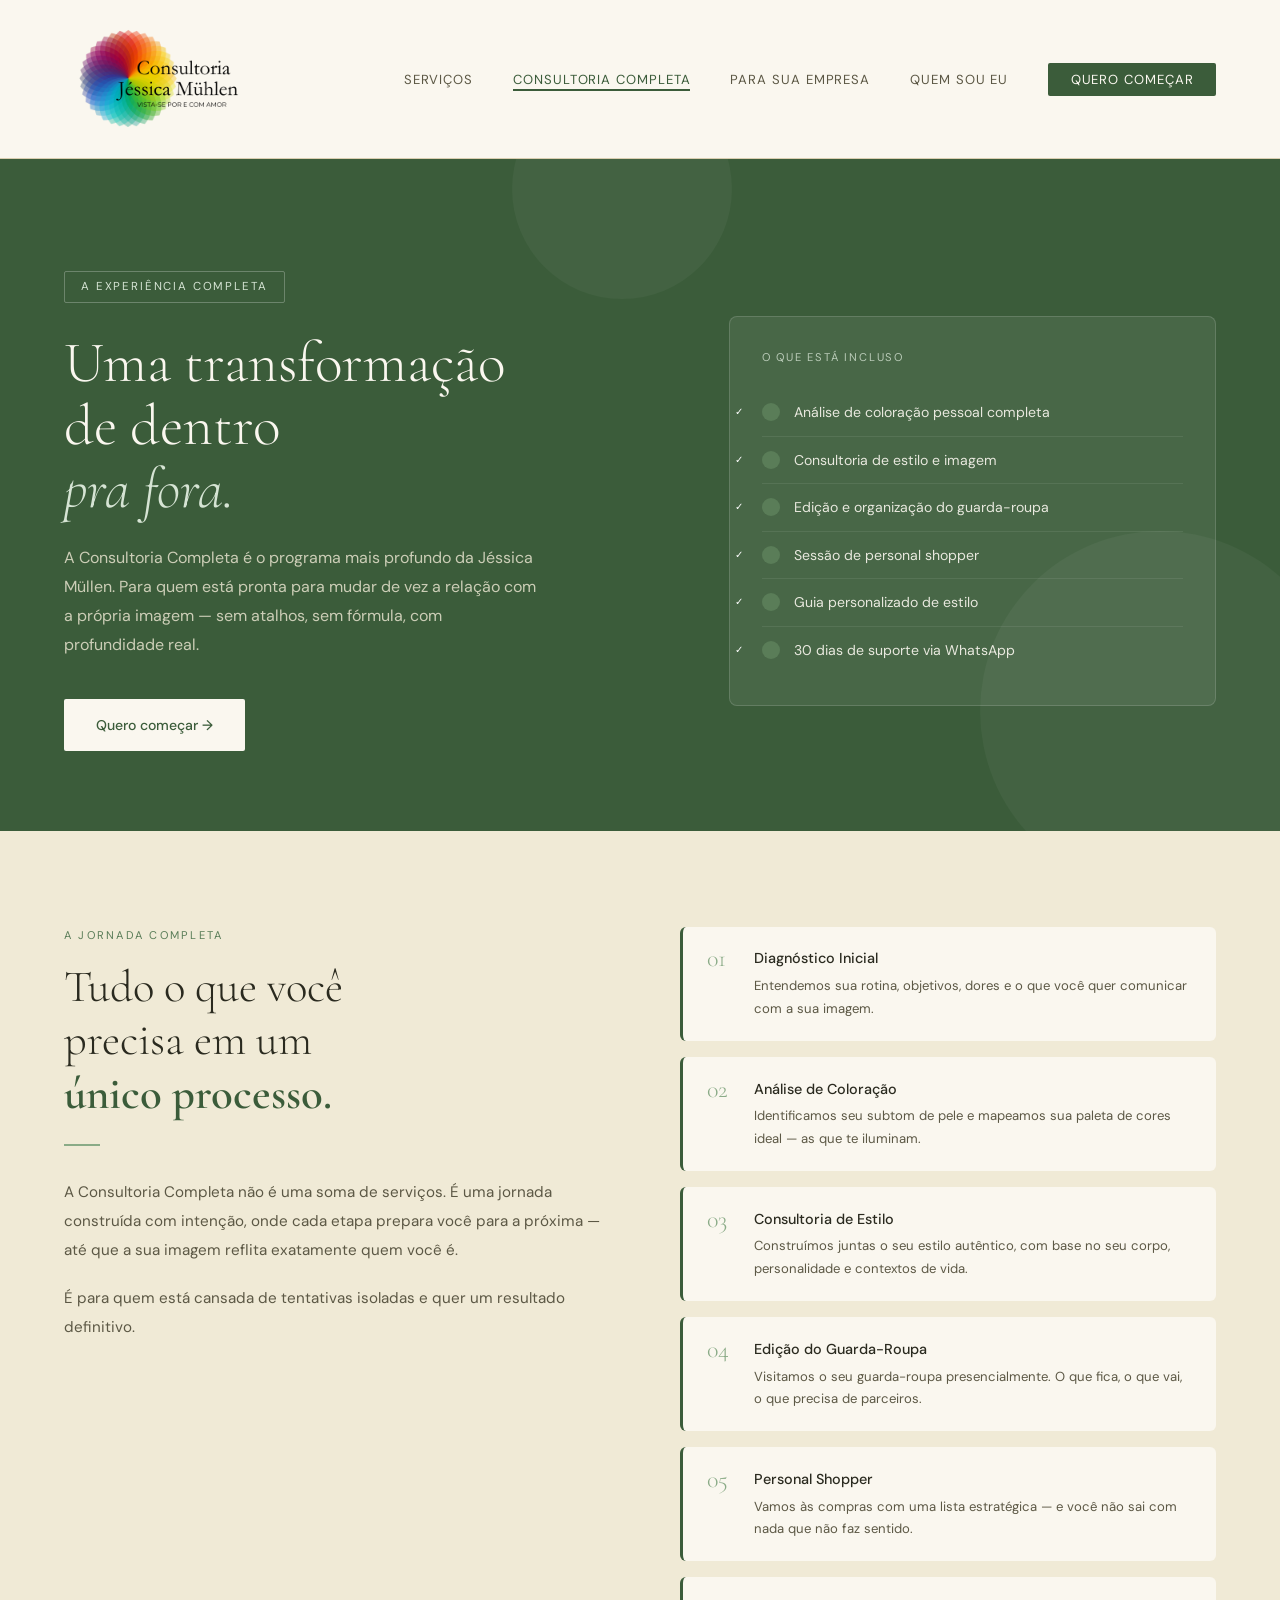
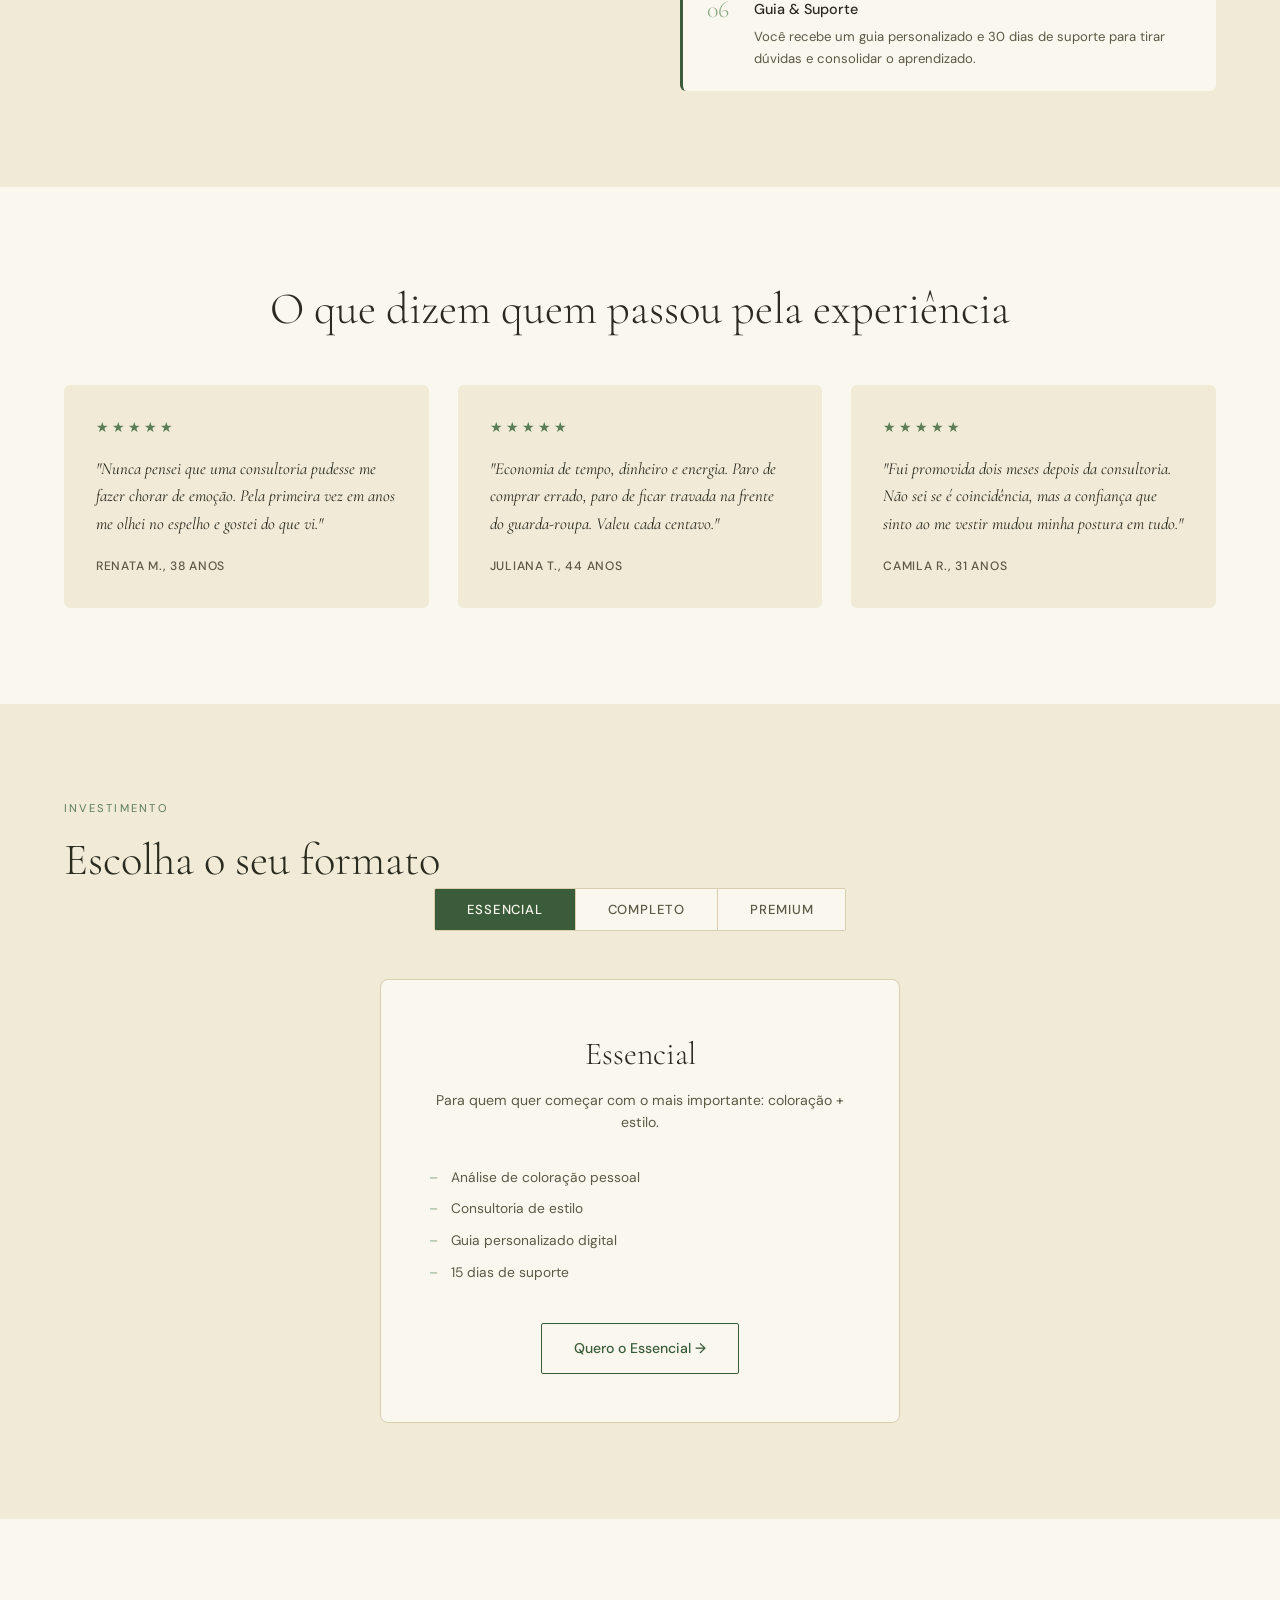
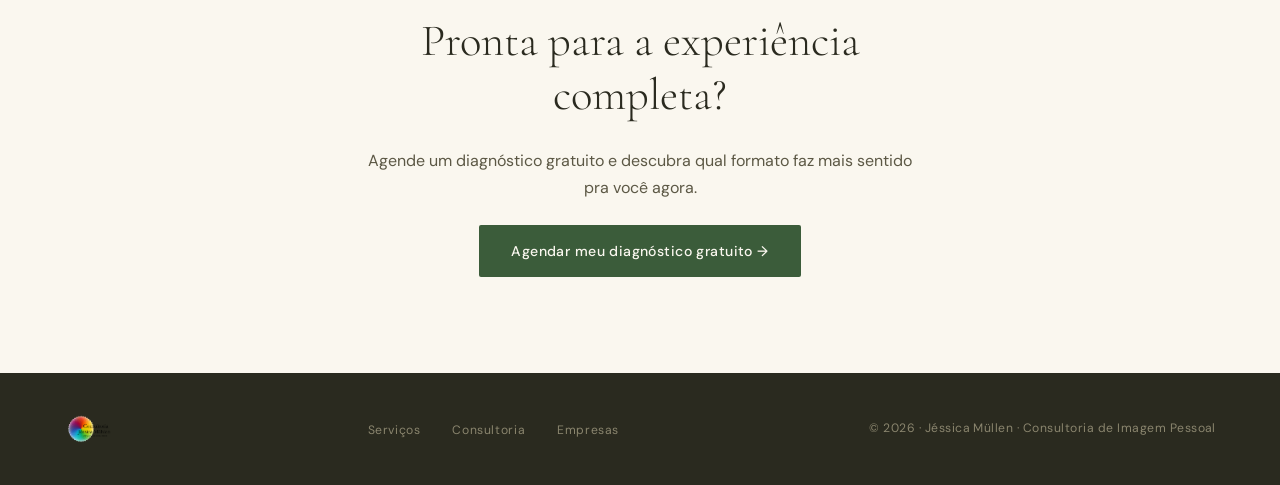
==== consultoria/consultoria.html @ 1a6b67eb "Add files via upload" ====
<!DOCTYPE html>
<html lang="pt-BR">
<head>
  <meta charset="UTF-8">
  <meta name="viewport" content="width=device-width, initial-scale=1.0">
  <title>Consultoria Completa — Jéssica Müllen</title>
  <meta name="description" content="A experiência mais completa da Jéssica Müllen. Do diagnóstico ao guarda-roupa renovado, com acompanhamento real.">
  <link href="https://fonts.googleapis.com/css2?family=Cormorant+Garamond:ital,wght@0,300;0,400;0,600;1,300;1,400&family=DM+Sans:wght@300;400;500&display=swap" rel="stylesheet">
  <link rel="stylesheet" href="../style.css">
  <link rel="stylesheet" href="./consultoria.css">
</head>
<body>

  <nav class="nav" role="navigation" aria-label="Menu principal">
    <a class="nav-logo" href="../index.html" aria-label="Jéssica Müllen — página inicial">
      <img src="../assets/logo.png" alt="Jéssica Müllen">
    </a>
    <ul class="nav-links" role="list">
      <li><a href="../index.html">Serviços</a></li>
      <li><a href="./consultoria.html" class="active" aria-current="page">Consultoria Completa</a></li>
      <li><a href="../parasua_empresa/empresa.html">Para sua Empresa</a></li>
      <li><a href="../quem-sou/quem-sou.html">Quem sou eu</a></li>
      <li><a href="#" class="btn-nav btn-whatsapp">Quero começar</a></li>
    </ul>
    <button class="nav-toggle" aria-label="Abrir menu" aria-expanded="false">
      <span></span><span></span><span></span>
    </button>
  </nav>

  <div class="nav-overlay" aria-hidden="true"></div>
  <nav class="nav-drawer" aria-label="Menu mobile">
    <a href="../index.html">Serviços</a>
    <a href="./consultoria.html" class="active">Consultoria Completa</a>
    <a href="../parasua_empresa/empresa.html">Para sua Empresa</a>
    <a href="../quem-sou/quem-sou.html">Quem sou eu</a>
    <a href="#" class="btn-nav-drawer btn-whatsapp">Quero começar</a>
  </nav>

  <section class="page-hero">
    <div class="page-hero-text reveal">
      <span class="hero-tag hero-tag--light">A experiência completa</span>
      <h1 class="hero-title">Uma transformação<br>de dentro<br><em>pra fora.</em></h1>
      <p class="page-hero-sub">A Consultoria Completa é o programa mais profundo da Jéssica Müllen. Para quem está pronta para mudar de vez a relação com a própria imagem — sem atalhos, sem fórmula, com profundidade real.</p>
      <a href="#" class="btn-light btn-whatsapp">Quero começar →</a>
    </div>
    <div class="page-hero-visual reveal" data-delay="150">
      <div class="incluso-box">
        <div class="incluso-title">O que está incluso</div>
        <div class="incluso-item"><span>Análise de coloração pessoal completa</span></div>
        <div class="incluso-item"><span>Consultoria de estilo e imagem</span></div>
        <div class="incluso-item"><span>Edição e organização do guarda-roupa</span></div>
        <div class="incluso-item"><span>Sessão de personal shopper</span></div>
        <div class="incluso-item"><span>Guia personalizado de estilo</span></div>
        <div class="incluso-item"><span>30 dias de suporte via WhatsApp</span></div>
      </div>
    </div>
  </section>

  <section class="o-que-incluso">
    <div class="reveal">
      <span class="section-label">A jornada completa</span>
      <h2 class="section-title">Tudo o que você<br>precisa em um<br><strong>único processo.</strong></h2>
      <div class="divider"></div>
      <p>A Consultoria Completa não é uma soma de serviços. É uma jornada construída com intenção, onde cada etapa prepara você para a próxima — até que a sua imagem reflita exatamente quem você é.</p>
      <p>É para quem está cansada de tentativas isoladas e quer um resultado definitivo.</p>
    </div>
    <div class="incluso-list">
      <div class="incluso-list-item reveal" data-delay="0">
        <span class="incluso-list-item-num">01</span>
        <div><h4>Diagnóstico Inicial</h4><p>Entendemos sua rotina, objetivos, dores e o que você quer comunicar com a sua imagem.</p></div>
      </div>
      <div class="incluso-list-item reveal" data-delay="60">
        <span class="incluso-list-item-num">02</span>
        <div><h4>Análise de Coloração</h4><p>Identificamos seu subtom de pele e mapeamos sua paleta de cores ideal — as que te iluminam.</p></div>
      </div>
      <div class="incluso-list-item reveal" data-delay="120">
        <span class="incluso-list-item-num">03</span>
        <div><h4>Consultoria de Estilo</h4><p>Construímos juntas o seu estilo autêntico, com base no seu corpo, personalidade e contextos de vida.</p></div>
      </div>
      <div class="incluso-list-item reveal" data-delay="180">
        <span class="incluso-list-item-num">04</span>
        <div><h4>Edição do Guarda-Roupa</h4><p>Visitamos o seu guarda-roupa presencialmente. O que fica, o que vai, o que precisa de parceiros.</p></div>
      </div>
      <div class="incluso-list-item reveal" data-delay="240">
        <span class="incluso-list-item-num">05</span>
        <div><h4>Personal Shopper</h4><p>Vamos às compras com uma lista estratégica — e você não sai com nada que não faz sentido.</p></div>
      </div>
      <div class="incluso-list-item reveal" data-delay="300">
        <span class="incluso-list-item-num">06</span>
        <div><h4>Guia & Suporte</h4><p>Você recebe um guia personalizado e 30 dias de suporte para tirar dúvidas e consolidar o aprendizado.</p></div>
      </div>
    </div>
  </section>

  <section class="depoimento-section">
    <div class="section-header reveal">
      <h2 class="section-title">O que dizem quem passou pela experiência</h2>
    </div>
    <div class="depoimentos-grid">
      <article class="depo-card reveal" data-delay="0">
        <div class="depo-stars" aria-label="5 estrelas">★★★★★</div>
        <blockquote>"Nunca pensei que uma consultoria pudesse me fazer chorar de emoção. Pela primeira vez em anos me olhei no espelho e gostei do que vi."</blockquote>
        <div class="depo-author">Renata M., 38 anos</div>
      </article>
      <article class="depo-card reveal" data-delay="100">
        <div class="depo-stars" aria-label="5 estrelas">★★★★★</div>
        <blockquote>"Economia de tempo, dinheiro e energia. Paro de comprar errado, paro de ficar travada na frente do guarda-roupa. Valeu cada centavo."</blockquote>
        <div class="depo-author">Juliana T., 44 anos</div>
      </article>
      <article class="depo-card reveal" data-delay="200">
        <div class="depo-stars" aria-label="5 estrelas">★★★★★</div>
        <blockquote>"Fui promovida dois meses depois da consultoria. Não sei se é coincidência, mas a confiança que sinto ao me vestir mudou minha postura em tudo."</blockquote>
        <div class="depo-author">Camila R., 31 anos</div>
      </article>
    </div>
  </section>

  <section class="investimento" id="planos">
    <div class="section-header reveal">
      <span class="section-label">Investimento</span>
      <h2 class="section-title">Escolha o seu formato</h2>
    </div>

    <div class="planos-tabs reveal" role="tablist" aria-label="Planos disponíveis">
      <button class="js-tab-btn active" data-tab="essencial" role="tab" aria-selected="true">Essencial</button>
      <button class="js-tab-btn" data-tab="completo" role="tab" aria-selected="false">Completo</button>
      <button class="js-tab-btn" data-tab="premium" role="tab" aria-selected="false">Premium</button>
    </div>

    <div class="planos-panels">
      <div class="plano-panel js-tab-panel active" data-panel="essencial">
        <div class="plano-info">
          <div class="plano-nome">Essencial</div>
          <p class="plano-desc">Para quem quer começar com o mais importante: coloração + estilo.</p>
          <ul class="plano-items">
            <li>Análise de coloração pessoal</li>
            <li>Consultoria de estilo</li>
            <li>Guia personalizado digital</li>
            <li>15 dias de suporte</li>
          </ul>
          <a href="#" class="btn-outline btn-whatsapp">Quero o Essencial →</a>
        </div>
      </div>
      <div class="plano-panel js-tab-panel" data-panel="completo">
        <div class="plano-info plano-info--destaque">
          <div class="plano-badge">Mais escolhido</div>
          <div class="plano-nome">Completo</div>
          <p class="plano-desc">A experiência total — do diagnóstico ao guarda-roupa renovado.</p>
          <ul class="plano-items">
            <li>Tudo do Essencial</li>
            <li>Edição do guarda-roupa</li>
            <li>Sessão de personal shopper</li>
            <li>30 dias de suporte WhatsApp</li>
          </ul>
          <a href="#" class="btn-primary btn-whatsapp">Quero o Completo →</a>
        </div>
      </div>
      <div class="plano-panel js-tab-panel" data-panel="premium">
        <div class="plano-info">
          <div class="plano-nome">Premium</div>
          <p class="plano-desc">Para quem quer acompanhamento contínuo e evolução constante.</p>
          <ul class="plano-items">
            <li>Tudo do Completo</li>
            <li>Mentoria mensal por 3 meses</li>
            <li>Revisão sazonal de guarda-roupa</li>
            <li>Suporte ilimitado no período</li>
          </ul>
          <a href="#" class="btn-outline btn-whatsapp">Quero o Premium →</a>
        </div>
      </div>
    </div>
  </section>

  <section class="cta-section">
    <div class="reveal">
      <h2 class="section-title">Pronta para a experiência completa?</h2>
      <p>Agende um diagnóstico gratuito e descubra qual formato faz mais sentido pra você agora.</p>
      <a href="#" class="btn-primary btn-whatsapp">Agendar meu diagnóstico gratuito →</a>
    </div>
  </section>

  <footer class="footer">
    <div class="footer-logo">
      <img src="../assets/logo.png" alt="Jéssica Müllen">
    </div>
    <ul class="footer-links" role="list">
      <li><a href="../index.html">Serviços</a></li>
      <li><a href="./consultoria.html">Consultoria</a></li>
      <li><a href="../parasua_empresa/empresa.html">Empresas</a></li>
    </ul>
    <span class="footer-text">© 2026 · Jéssica Müllen · Consultoria de Imagem Pessoal</span>
  </footer>

  <script src="../js/main.js"></script>
</body>
</html>
---- style.css ----
/* Reset */
*, *::before, *::after {
  box-sizing: border-box;
  margin: 0;
  padding: 0;
}

/* Design Tokens */
:root {
  --sand:        #F0EAD6;
  --sand-light:  #FAF7EF;
  --sand-dark:   #D9CEB0;
  --green:       #3B5C3A;
  --green-mid:   #5A7D58;
  --green-light: #8AAB87;
  --green-xlight:#D6E4D4;
  --text-dark:   #2A2A1F;
  --text-mid:    #5C5845;
  --text-light:  #8A856E;

  --font-serif: 'Cormorant Garamond', serif;
  --font-sans:  'DM Sans', sans-serif;

  --transition: 0.22s ease;
  --radius-sm: 2px;
  --radius-md: 6px;
  --radius-lg: 8px;
}

/* Base */
html { scroll-behavior: smooth; }

body {
  font-family: var(--font-sans);
  background: var(--sand-light);
  color: var(--text-dark);
  line-height: 1.6;
}

img { max-width: 100%; display: block; }

a { color: inherit; text-decoration: none; }

/* ================================================
   NAVIGATION
   ================================================ */
.nav {
  display: flex;
  align-items: center;
  justify-content: space-between;
  padding: 1.2rem 4rem;
  background: var(--sand-light);
  position: sticky;
  top: 0;
  z-index: 200;
  border-bottom: 1px solid var(--sand-dark);
  transition: box-shadow var(--transition);
}

.nav.scrolled {
  box-shadow: 0 2px 20px rgba(59, 92, 58, 0.08);
}

/* Logo */
.nav-logo {
  display: flex;
  align-items: center;
  gap: 10px;
  text-decoration: none;
}

.nav-logo img {
  max-width: 200px;
}

.nav-logo-fallback {
  font-family: var(--font-serif);
  font-size: 1.3rem;
  font-weight: 600;
  color: var(--green);
  letter-spacing: 0.04em;
}

/* Desktop links */
.nav-links {
  display: flex;
  gap: 2.5rem;
  list-style: none;
  align-items: center;
}

.nav-links a {
  font-size: 0.82rem;
  color: var(--text-mid);
  text-decoration: none;
  letter-spacing: 0.07em;
  text-transform: uppercase;
  transition: color var(--transition);
  position: relative;
  padding-bottom: 3px;
}

.nav-links a::after {
  content: '';
  position: absolute;
  bottom: 0;
  left: 0;
  width: 0;
  height: 2px;
  background: var(--green);
  transition: width var(--transition);
}

.nav-links a:hover { color: var(--green); }
.nav-links a:hover::after { width: 100%; }

.nav-links a.active {
  color: var(--green);
}
.nav-links a.active::after { width: 100%; }

.btn-nav {
  background: var(--green) !important;
  color: var(--sand-light) !important;
  padding: 0.5rem 1.4rem !important;
  border-radius: var(--radius-sm) !important;
  transition: background var(--transition) !important;
}

.btn-nav::after { display: none !important; }

.btn-nav:hover {
  background: var(--green-mid) !important;
  color: var(--sand-light) !important;
}

/* Hamburger */
.nav-toggle {
  display: none;
  flex-direction: column;
  gap: 5px;
  cursor: pointer;
  padding: 4px;
  background: none;
  border: none;
}

.nav-toggle span {
  display: block;
  width: 24px;
  height: 2px;
  background: var(--green);
  transition: transform var(--transition), opacity var(--transition);
}

.nav-toggle.open span:nth-child(1) { transform: translateY(7px) rotate(45deg); }
.nav-toggle.open span:nth-child(2) { opacity: 0; }
.nav-toggle.open span:nth-child(3) { transform: translateY(-7px) rotate(-45deg); }

/* Mobile drawer */
.nav-drawer {
  display: none;
  position: fixed;
  top: 0;
  right: -100%;
  width: 280px;
  height: 100vh;
  background: var(--sand-light);
  z-index: 300;
  padding: 5rem 2rem 2rem;
  border-left: 1px solid var(--sand-dark);
  transition: right 0.3s ease;
  flex-direction: column;
  gap: 1.5rem;
}

.nav-drawer.open { right: 0; }

.nav-drawer a {
  font-size: 0.9rem;
  color: var(--text-mid);
  text-transform: uppercase;
  letter-spacing: 0.08em;
  padding: 0.75rem 0;
  border-bottom: 1px solid var(--sand-dark);
  transition: color var(--transition);
}

.nav-drawer a:hover,
.nav-drawer a.active { color: var(--green); }

.nav-drawer .btn-nav-drawer {
  display: inline-block;
  margin-top: 1rem;
  background: var(--green);
  color: var(--sand-light) !important;
  text-align: center;
  padding: 0.9rem 1.5rem;
  border-radius: var(--radius-sm);
  border: none;
}

.nav-overlay {
  display: none;
  position: fixed;
  inset: 0;
  background: rgba(42, 42, 31, 0.4);
  z-index: 250;
}

.nav-overlay.open { display: block; }

/* ================================================
   BUTTONS
   ================================================ */
.btn-primary {
  display: inline-flex;
  align-items: center;
  gap: 8px;
  background: var(--green);
  color: var(--sand-light);
  padding: 0.9rem 2rem;
  border-radius: var(--radius-sm);
  font-family: var(--font-sans);
  font-size: 0.88rem;
  font-weight: 500;
  letter-spacing: 0.03em;
  text-decoration: none;
  border: none;
  cursor: pointer;
  transition: background var(--transition), transform var(--transition);
}

.btn-primary:hover {
  background: var(--green-mid);
  transform: translateY(-1px);
}

.btn-light {
  display: inline-flex;
  align-items: center;
  gap: 8px;
  background: var(--sand-light);
  color: var(--green);
  padding: 0.9rem 2rem;
  border-radius: var(--radius-sm);
  font-size: 0.88rem;
  font-weight: 500;
  text-decoration: none;
  border: none;
  cursor: pointer;
  transition: background var(--transition), transform var(--transition);
}

.btn-light:hover {
  background: var(--sand);
  transform: translateY(-1px);
}

.btn-outline {
  display: inline-flex;
  align-items: center;
  gap: 8px;
  background: transparent;
  color: var(--green);
  padding: 0.85rem 2rem;
  border-radius: var(--radius-sm);
  font-size: 0.88rem;
  font-weight: 500;
  border: 1px solid var(--green);
  text-decoration: none;
  cursor: pointer;
  transition: background var(--transition), color var(--transition);
}

.btn-outline:hover {
  background: var(--green);
  color: var(--sand-light);
}

/* ================================================
   SHARED SECTION LABELS / HEADINGS
   ================================================ */
.section-label {
  display: block;
  font-size: 0.7rem;
  letter-spacing: 0.2em;
  text-transform: uppercase;
  color: var(--green-mid);
  margin-bottom: 1rem;
}

.section-title {
  font-family: var(--font-serif);
  font-size: clamp(2rem, 3.5vw, 2.8rem);
  font-weight: 300;
  color: var(--text-dark);
  line-height: 1.2;
}

.section-title strong {
  font-weight: 600;
  color: var(--green);
}

.section-title em {
  font-style: italic;
  color: var(--green);
}

.hero-tag {
  display: inline-block;
  font-size: 0.72rem;
  letter-spacing: 0.16em;
  text-transform: uppercase;
  color: var(--green-mid);
  border: 1px solid var(--green-light);
  padding: 0.35rem 1rem;
  border-radius: var(--radius-sm);
  margin-bottom: 1.8rem;
}

.divider {
  width: 36px;
  height: 2px;
  background: var(--green-light);
  margin: 1.4rem 0 2rem;
}

/* ================================================
   HERO TAG — dark variant (for green bg)
   ================================================ */
.hero-tag--light {
  color: var(--green-xlight);
  border-color: rgba(255, 255, 255, 0.25);
}

/* ================================================
   GREEN STRIP / CTA STRIP
   ================================================ */
.green-strip {
  background: var(--green);
  padding: 3rem 4rem;
  display: flex;
  justify-content: space-between;
  align-items: center;
  gap: 2rem;
}

.green-strip-text h3 {
  font-family: var(--font-serif);
  font-size: 1.8rem;
  font-weight: 300;
  color: var(--sand-light);
  margin-bottom: 0.4rem;
}

.green-strip-text p {
  font-size: 0.88rem;
  color: var(--green-xlight);
  opacity: 0.85;
}

/* ================================================
   FOOTER
   ================================================ */
.footer {
  background: var(--text-dark);
  padding: 2.5rem 4rem;
  display: flex;
  align-items: center;
  justify-content: space-between;
  gap: 1.5rem;
}

.footer-logo {
  display: flex;
  align-items: center;
  gap: 10px;
}

.footer-logo img {
  height: 32px;
  width: auto;
  /* invert para logo ficar visível no fundo escuro */
  
  
}

.footer-logo-fallback {
  font-family: var(--font-serif);
  font-size: 1.2rem;
  font-weight: 400;
  color: var(--sand);
  letter-spacing: 0.04em;
}

.footer-text {
  font-size: 0.76rem;
  color: var(--text-light);
  letter-spacing: 0.04em;
}

.footer-links {
  display: flex;
  gap: 2rem;
  list-style: none;
}

.footer-links a {
  font-size: 0.76rem;
  color: var(--text-light);
  text-decoration: none;
  letter-spacing: 0.05em;
  transition: color var(--transition);
}

.footer-links a:hover { color: var(--sand); }

/* ================================================
   CARDS COMPARTILHADOS
   ================================================ */
.tag-badge {
  display: inline-block;
  font-size: 0.68rem;
  letter-spacing: 0.1em;
  text-transform: uppercase;
  color: var(--green-mid);
  border: 1px solid var(--green-light);
  padding: 0.22rem 0.75rem;
  border-radius: var(--radius-sm);
}

/* ================================================
   STEPS / PROCESSO (compartilhado)
   ================================================ */
.steps-grid {
  display: grid;
  grid-template-columns: repeat(4, 1fr);
  gap: 1.5rem;
  position: relative;
}

.steps-grid::before {
  content: '';
  position: absolute;
  top: 27px;
  left: 12%;
  right: 12%;
  height: 1px;
  background: var(--sand-dark);
}

.step-item {
  text-align: center;
  position: relative;
}

.step-circle {
  width: 56px;
  height: 56px;
  background: var(--green);
  border-radius: 50%;
  display: flex;
  align-items: center;
  justify-content: center;
  margin: 0 auto 1.2rem;
  position: relative;
  z-index: 1;
}

.step-circle span {
  font-family: var(--font-serif);
  font-size: 1.3rem;
  color: var(--sand-light);
}

.step-item h4 {
  font-size: 0.88rem;
  font-weight: 500;
  color: var(--text-dark);
  margin-bottom: 0.4rem;
}

.step-item p {
  font-size: 0.8rem;
  line-height: 1.7;
  color: var(--text-mid);
}

/* ================================================
   FORM (compartilhado)
   ================================================ */
.form-field {
  display: flex;
  flex-direction: column;
  gap: 0.3rem;
}

.form-label {
  font-size: 0.72rem;
  letter-spacing: 0.1em;
  text-transform: uppercase;
  color: var(--text-mid);
  font-weight: 500;
}

.form-input,
.form-select,
.form-textarea {
  width: 100%;
  padding: 0.8rem 1rem;
  border: 1px solid var(--sand-dark);
  border-radius: 3px;
  background: var(--sand-light);
  font-family: var(--font-sans);
  font-size: 0.88rem;
  color: var(--text-dark);
  outline: none;
  transition: border-color var(--transition), box-shadow var(--transition);
  appearance: none;
}

.form-input:focus,
.form-select:focus,
.form-textarea:focus {
  border-color: var(--green-light);
  box-shadow: 0 0 0 3px rgba(138, 171, 135, 0.2);
}

.form-textarea { resize: vertical; min-height: 100px; }

.form-input.error,
.form-select.error { border-color: #c0392b; }

.form-error-msg {
  font-size: 0.75rem;
  color: #c0392b;
  display: none;
}

.form-error-msg.visible { display: block; }

.form-success {
  display: none;
  padding: 1rem 1.2rem;
  background: var(--green-xlight);
  border: 1px solid var(--green-light);
  border-radius: var(--radius-md);
  color: var(--green);
  font-size: 0.88rem;
  text-align: center;
}

.form-success.visible { display: block; }

/* ================================================
   SCROLL REVEAL
   ================================================ */
.reveal {
  opacity: 0;
  transform: translateY(24px);
  transition: opacity 0.55s ease, transform 0.55s ease;
}

.reveal.visible {
  opacity: 1;
  transform: none;
}

@media (prefers-reduced-motion: reduce) {
  .reveal { opacity: 1; transform: none; }
}

/* ================================================
   TOOLTIP SIMPLES
   ================================================ */
[data-tooltip] {
  position: relative;
  cursor: help;
}

[data-tooltip]::before {
  content: attr(data-tooltip);
  position: absolute;
  bottom: calc(100% + 8px);
  left: 50%;
  transform: translateX(-50%);
  background: var(--text-dark);
  color: var(--sand-light);
  font-size: 0.72rem;
  padding: 0.4rem 0.8rem;
  border-radius: 3px;
  white-space: nowrap;
  opacity: 0;
  pointer-events: none;
  transition: opacity var(--transition);
  z-index: 10;
}

[data-tooltip]:hover::before { opacity: 1; }

/* ================================================
   RESPONSIVE GLOBAL
   ================================================ */
@media (max-width: 900px) {
  .nav {
    padding: 1.1rem 1.5rem;
  }
  .nav-logo img {
    max-width: 120px;
  }

  .nav-links { display: none; }

  .nav-toggle { display: flex; }

  .nav-drawer { display: flex; }

  .green-strip {
    flex-direction: column;
    text-align: center;
    padding: 3rem 1.5rem;
  }

  .footer {
    flex-direction: column;
    text-align: center;
    padding: 2rem 1.5rem;
    gap: 1rem;
  }

  .footer-links { justify-content: center; }

  .steps-grid {
    grid-template-columns: 1fr 1fr;
  }

  .steps-grid::before { display: none; }
}

@media (max-width: 480px) {
  .steps-grid { grid-template-columns: 1fr; }
}
---- consultoria/consultoria.css ----
/* ── HERO (fundo verde escuro) ── */
.page-hero {
  background: var(--green);
  padding: 7rem 4rem 5rem;
  position: relative;
  overflow: hidden;
  display: grid;
  grid-template-columns: 1.2fr 1fr;
  gap: 5rem;
  align-items: center;
  min-height: 65vh;
}

.page-hero::before {
  content: '';
  position: absolute;
  right: -60px;
  bottom: -60px;
  width: 360px;
  height: 360px;
  border-radius: 50%;
  background: rgba(255, 255, 255, 0.04);
  pointer-events: none;
}

.page-hero::after {
  content: '';
  position: absolute;
  left: 40%;
  top: -80px;
  width: 220px;
  height: 220px;
  border-radius: 50%;
  background: rgba(255, 255, 255, 0.04);
  pointer-events: none;
}

.page-hero-text { position: relative; z-index: 1; }

.hero-title {
  font-family: var(--font-serif);
  font-size: clamp(2.6rem, 4.5vw, 3.8rem);
  font-weight: 300;
  line-height: 1.1;
  color: var(--sand-light);
  margin-bottom: 1.4rem;
}

.hero-title em {
  font-style: italic;
  color: var(--green-xlight);
}

.page-hero-sub {
  font-size: 1rem;
  line-height: 1.8;
  color: rgba(240, 234, 214, 0.8);
  max-width: 480px;
  margin-bottom: 2.5rem;
}

/* Incluso box hero */
.page-hero-visual { position: relative; z-index: 1; }

.incluso-box {
  background: rgba(255, 255, 255, 0.07);
  border: 1px solid rgba(255, 255, 255, 0.15);
  border-radius: var(--radius-lg);
  padding: 2rem;
}

.incluso-title {
  font-size: 0.7rem;
  letter-spacing: 0.16em;
  text-transform: uppercase;
  color: var(--green-xlight);
  opacity: 0.8;
  margin-bottom: 1.4rem;
}

.incluso-item {
  display: flex;
  align-items: center;
  gap: 0.9rem;
  padding: 0.75rem 0;
  border-bottom: 1px solid rgba(255, 255, 255, 0.08);
}

.incluso-item:last-child { border-bottom: none; }

/* checkmark */
.incluso-item::before {
  content: '';
  width: 18px;
  height: 18px;
  border-radius: 50%;
  background: var(--green-mid);
  flex-shrink: 0;
  position: relative;
}

.incluso-item::after {
  content: '✓';
  position: absolute;
  font-size: 0.65rem;
  color: white;
  margin-left: -27px;
  pointer-events: none;
}

.incluso-item span {
  font-size: 0.88rem;
  color: var(--sand-light);
  opacity: 0.9;
}

/* ── O QUE ESTÁ INCLUSO ── */
.o-que-incluso {
  background: var(--sand);
  padding: 6rem 4rem;
  display: grid;
  grid-template-columns: 1fr 1fr;
  gap: 5rem;
  align-items: start;
}

.o-que-incluso p {
  font-size: 0.95rem;
  line-height: 1.9;
  color: var(--text-mid);
  margin-bottom: 1.2rem;
}

.incluso-list {
  display: flex;
  flex-direction: column;
  gap: 1rem;
}

.incluso-list-item {
  background: var(--sand-light);
  border-radius: var(--radius-md);
  padding: 1.3rem 1.5rem;
  display: flex;
  gap: 1.2rem;
  align-items: flex-start;
  border-left: 3px solid var(--green);
  transition: transform var(--transition), box-shadow var(--transition);
}

.incluso-list-item:hover {
  transform: translateX(4px);
  box-shadow: 2px 4px 12px rgba(59, 92, 58, 0.08);
}

.incluso-list-item-num {
  font-family: var(--font-serif);
  font-size: 1.5rem;
  font-weight: 300;
  color: var(--green-light);
  line-height: 1;
  flex-shrink: 0;
  min-width: 28px;
}

.incluso-list-item h4 {
  font-size: 0.9rem;
  font-weight: 500;
  color: var(--text-dark);
  margin-bottom: 0.3rem;
}

.incluso-list-item p {
  font-size: 0.82rem;
  line-height: 1.7;
  color: var(--text-mid);
  margin: 0;
}

/* ── DEPOIMENTOS ── */
.depoimento-section {
  background: var(--sand-light);
  padding: 6rem 4rem;
}

.depoimento-section .section-header {
  text-align: center;
  margin-bottom: 3rem;
}

.depoimentos-grid {
  display: grid;
  grid-template-columns: repeat(3, 1fr);
  gap: 1.8rem;
}

.depo-card {
  background: var(--sand);
  border-radius: var(--radius-md);
  padding: 2rem;
  transition: transform var(--transition), box-shadow var(--transition);
}

.depo-card:hover {
  transform: translateY(-4px);
  box-shadow: 0 8px 24px rgba(59, 92, 58, 0.1);
}

.depo-stars {
  color: var(--green-mid);
  font-size: 0.85rem;
  margin-bottom: 1rem;
  letter-spacing: 3px;
}

.depo-card blockquote {
  font-family: var(--font-serif);
  font-size: 1.05rem;
  font-style: italic;
  line-height: 1.65;
  color: var(--text-dark);
  margin-bottom: 1.2rem;
}

.depo-author {
  font-size: 0.76rem;
  font-weight: 500;
  color: var(--text-mid);
  letter-spacing: 0.06em;
  text-transform: uppercase;
}

/* ── PLANOS COM TABS ── */
.investimento {
  background: var(--sand);
  padding: 6rem 4rem;
}

.planos-tabs {
  display: flex;
  justify-content: center;
  gap: 0;
  margin: 0 auto 3rem;
  border: 1px solid var(--sand-dark);
  border-radius: var(--radius-sm);
  width: fit-content;
  overflow: hidden;
}

.js-tab-btn {
  background: var(--sand-light);
  border: none;
  padding: 0.75rem 2rem;
  font-family: var(--font-sans);
  font-size: 0.82rem;
  font-weight: 500;
  color: var(--text-mid);
  letter-spacing: 0.06em;
  text-transform: uppercase;
  cursor: pointer;
  transition: background var(--transition), color var(--transition);
  border-right: 1px solid var(--sand-dark);
}

.js-tab-btn:last-child { border-right: none; }

.js-tab-btn:hover { background: var(--sand); color: var(--green); }

.js-tab-btn.active {
  background: var(--green);
  color: var(--sand-light);
}

.planos-panels { position: relative; }

.plano-panel {
  display: none;
  justify-content: center;
}

.plano-panel.active { display: flex; }

.plano-info {
  background: var(--sand-light);
  border: 1px solid var(--sand-dark);
  border-radius: var(--radius-lg);
  padding: 3rem;
  max-width: 520px;
  width: 100%;
  position: relative;
  text-align: center;
}

.plano-info--destaque {
  background: var(--green);
  border-color: var(--green);
}

.plano-badge {
  position: absolute;
  top: -14px;
  left: 50%;
  transform: translateX(-50%);
  background: var(--green-mid);
  color: white;
  font-size: 0.66rem;
  letter-spacing: 0.1em;
  text-transform: uppercase;
  padding: 0.3rem 1.2rem;
  border-radius: 20px;
  white-space: nowrap;
}

.plano-nome {
  font-family: var(--font-serif);
  font-size: 2rem;
  font-weight: 300;
  color: var(--text-dark);
  margin-bottom: 0.6rem;
}

.plano-info--destaque .plano-nome { color: var(--sand-light); }

.plano-desc {
  font-size: 0.88rem;
  color: var(--text-mid);
  line-height: 1.6;
  margin-bottom: 2rem;
}

.plano-info--destaque .plano-desc {
  color: var(--green-xlight);
  opacity: 0.85;
}

.plano-items {
  list-style: none;
  margin-bottom: 2.5rem;
  display: flex;
  flex-direction: column;
  gap: 0.6rem;
  text-align: left;
}

.plano-items li {
  font-size: 0.86rem;
  color: var(--text-mid);
  padding-left: 1.4rem;
  position: relative;
  line-height: 1.6;
}

.plano-items li::before {
  content: '–';
  position: absolute;
  left: 0;
  color: var(--green-light);
}

.plano-info--destaque .plano-items li { color: var(--green-xlight); }
.plano-info--destaque .plano-items li::before { color: var(--green-light); }

/* ── CTA FINAL ── */
.cta-section {
  background: var(--sand-light);
  padding: 6rem 4rem;
  text-align: center;
  display: flex;
  justify-content: center;
}

.cta-section > div {
  max-width: 560px;
  display: flex;
  flex-direction: column;
  align-items: center;
  gap: 1.5rem;
}

.cta-section p {
  font-size: 1rem;
  color: var(--text-mid);
  line-height: 1.7;
}

/* ── RESPONSIVE ── */
@media (max-width: 900px) {
  .page-hero {
    grid-template-columns: 1fr;
    padding: 4rem 1.5rem;
    min-height: auto;
  }

  .page-hero-visual { display: none; }

  .o-que-incluso {
    grid-template-columns: 1fr;
    padding: 4rem 1.5rem;
    gap: 2.5rem;
  }

  .depoimento-section { padding: 4rem 1.5rem; }
  .depoimentos-grid { grid-template-columns: 1fr; }

  .investimento { padding: 4rem 1.5rem; }

  .planos-tabs {
    flex-direction: column;
    width: 100%;
    border-radius: var(--radius-md);
  }

  .js-tab-btn {
    border-right: none;
    border-bottom: 1px solid var(--sand-dark);
  }

  .js-tab-btn:last-child { border-bottom: none; }

  .cta-section { padding: 4rem 1.5rem; }
}
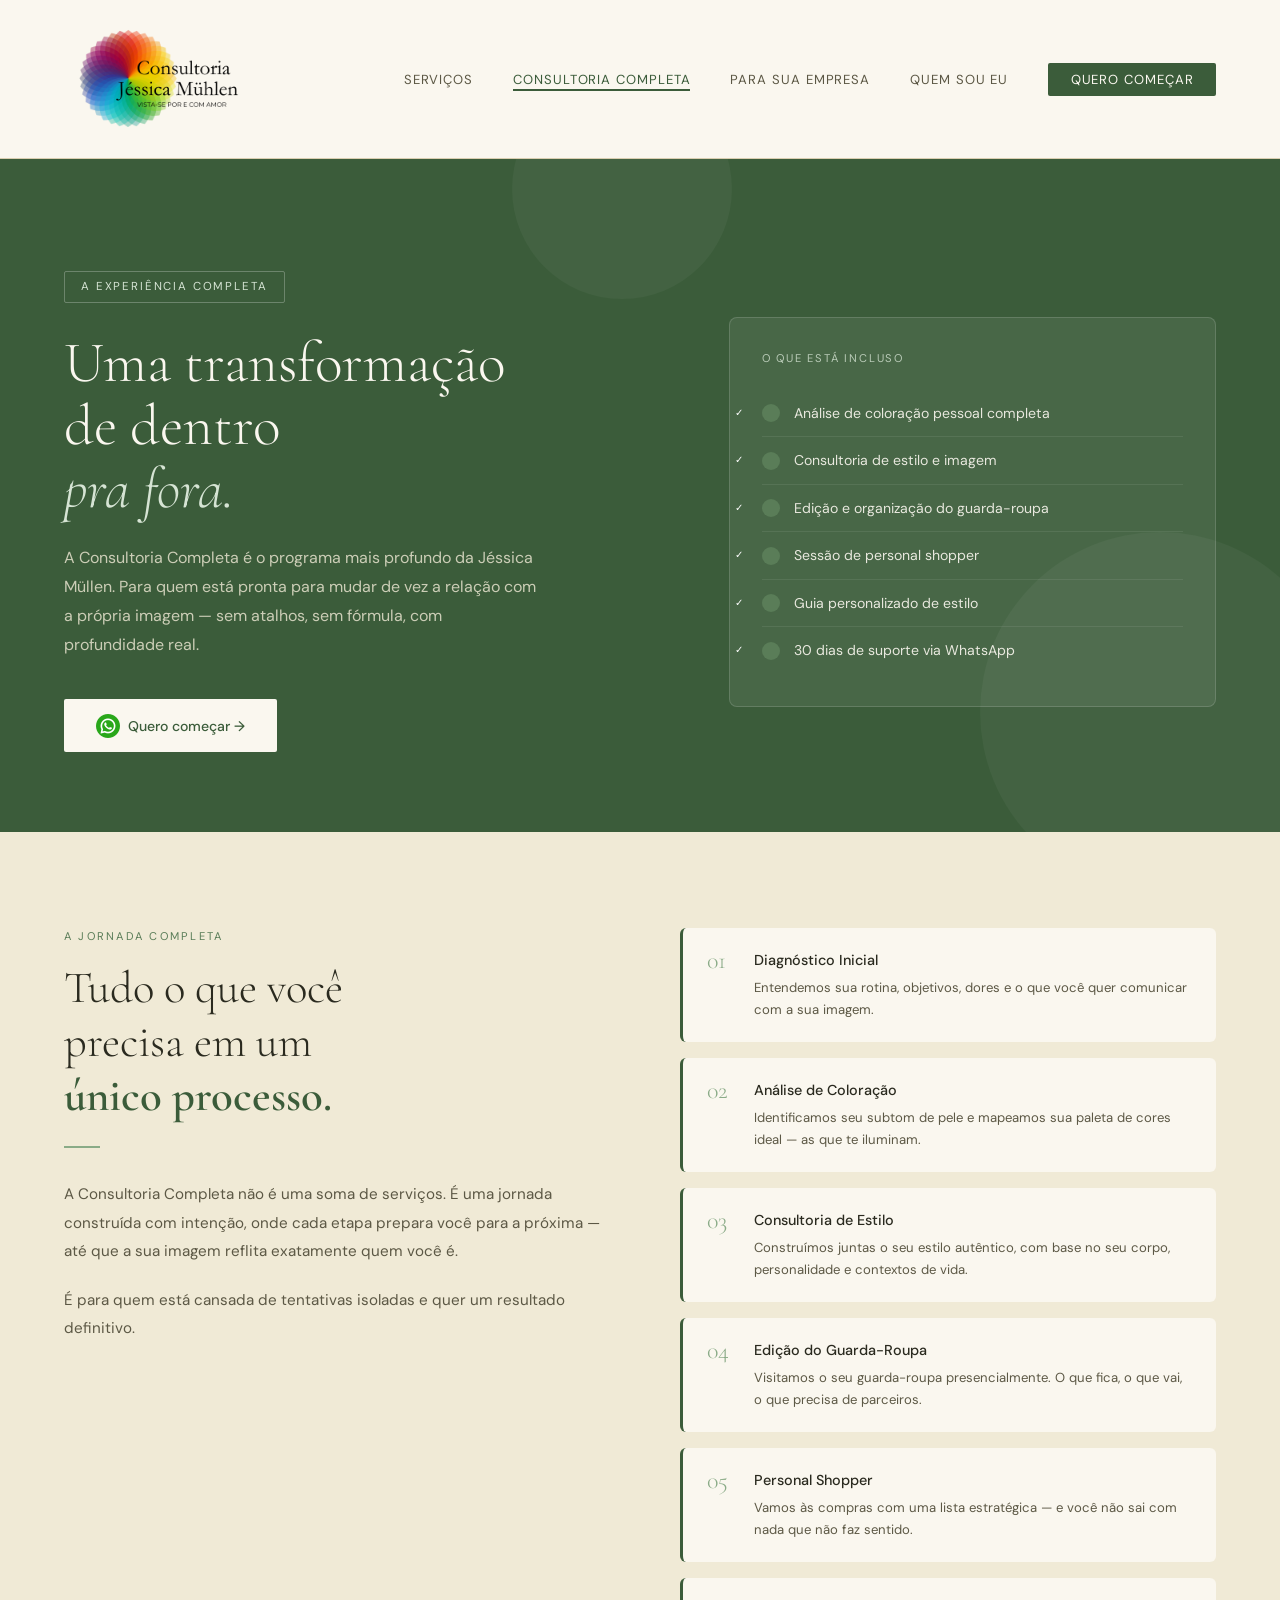
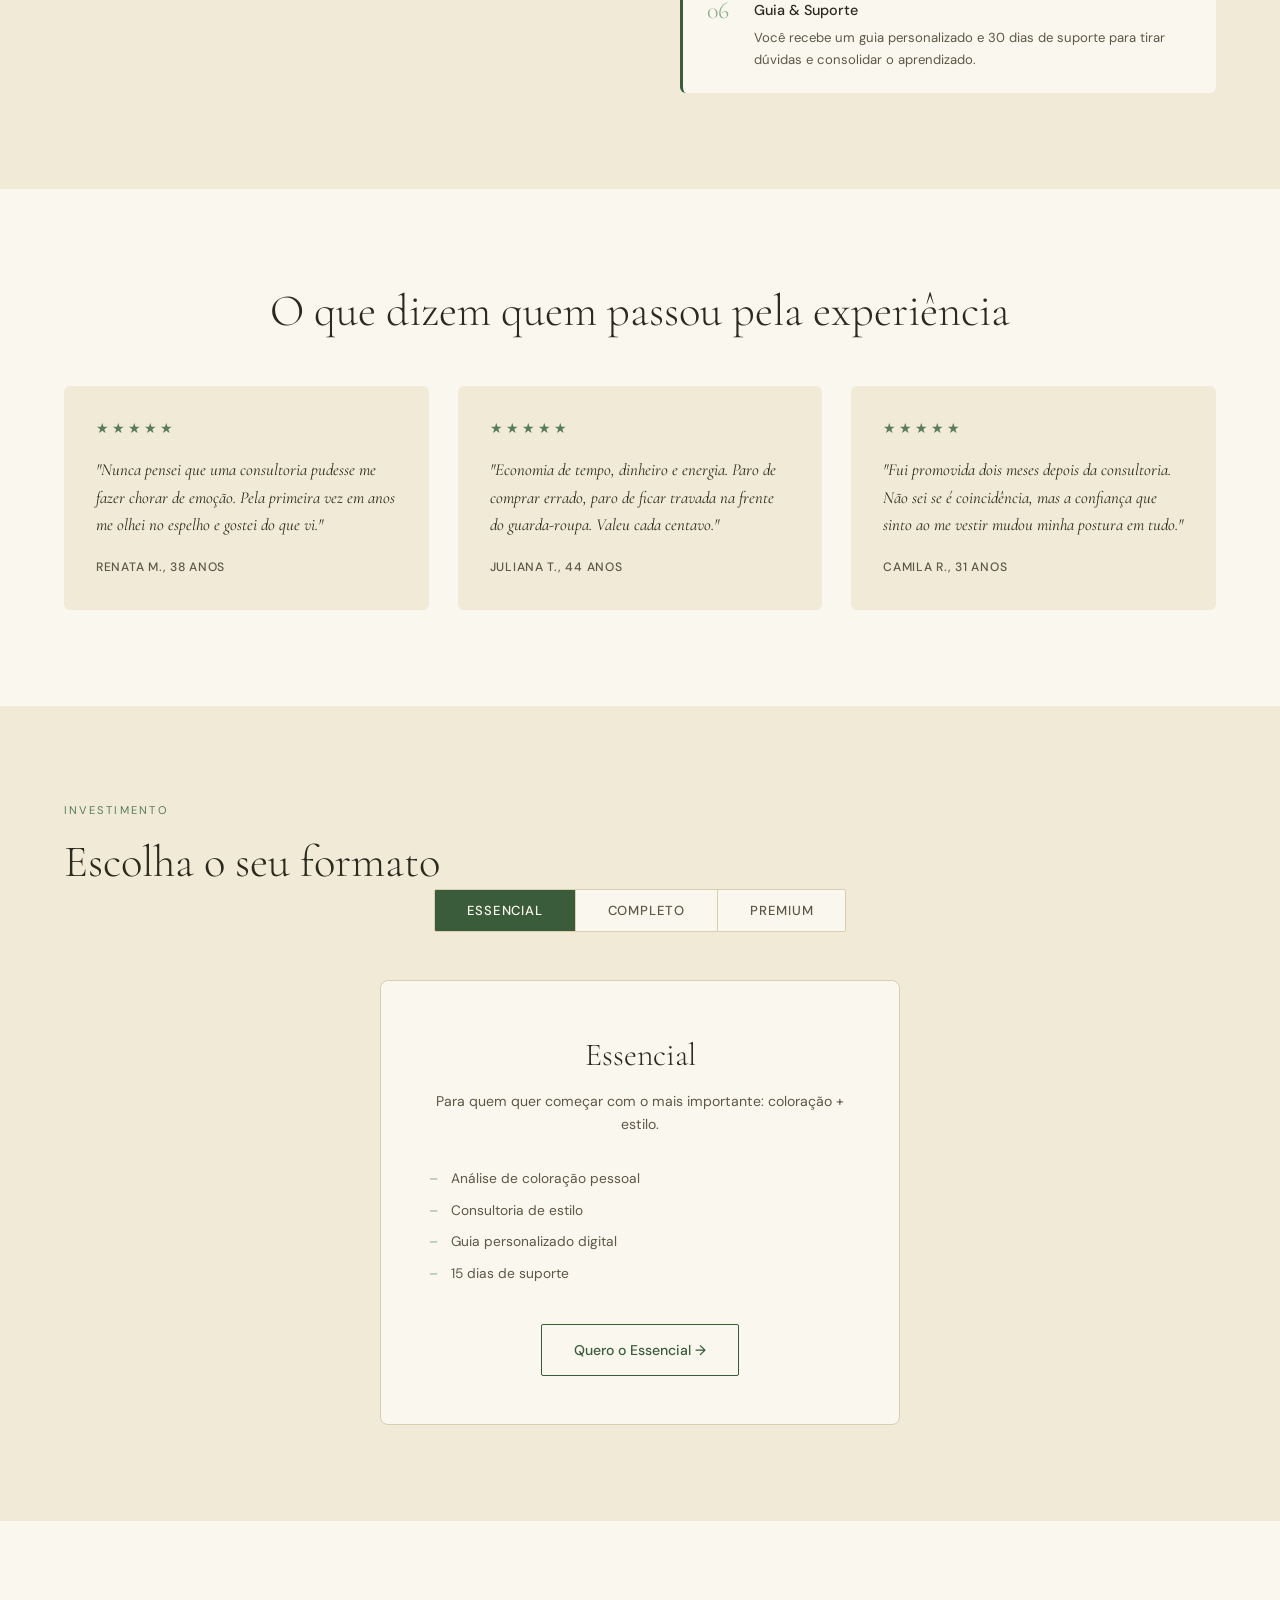
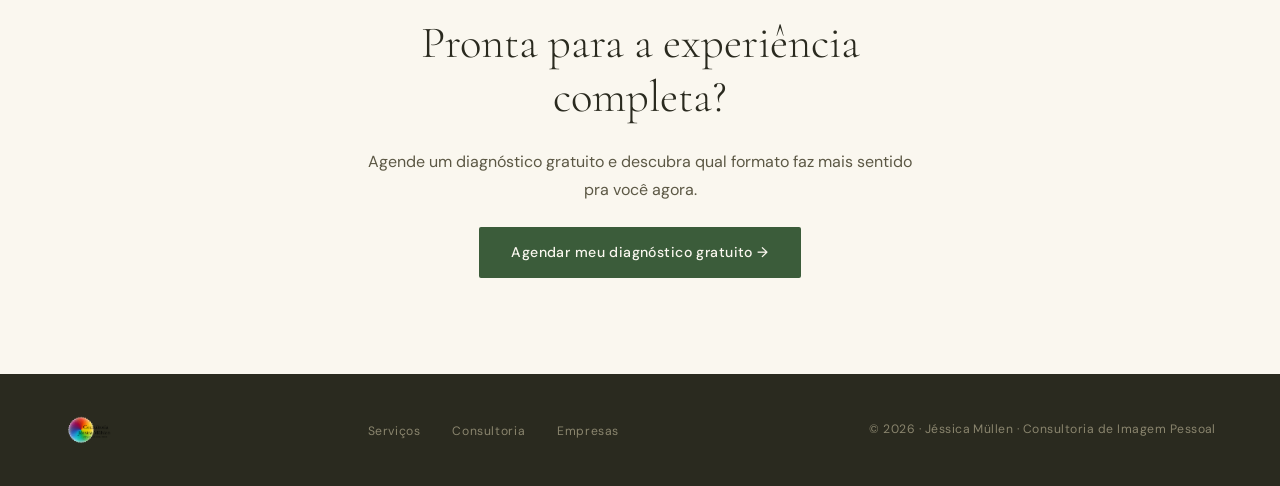
==== commit 473371c5: "Add files via upload" ====
--- a/consultoria/consultoria.html
+++ b/consultoria/consultoria.html
@@ -41,7 +41,7 @@
       <span class="hero-tag hero-tag--light">A experiência completa</span>
       <h1 class="hero-title">Uma transformação<br>de dentro<br><em>pra fora.</em></h1>
       <p class="page-hero-sub">A Consultoria Completa é o programa mais profundo da Jéssica Müllen. Para quem está pronta para mudar de vez a relação com a própria imagem — sem atalhos, sem fórmula, com profundidade real.</p>
-      <a href="#" class="btn-light btn-whatsapp">Quero começar →</a>
+      <a href="#" class="btn-light btn-whatsapp"> <img src="../assets/whatsapp.png" alt="">Quero começar →</a>
     </div>
     <div class="page-hero-visual reveal" data-delay="150">
       <div class="incluso-box">
@@ -175,7 +175,7 @@
     <div class="reveal">
       <h2 class="section-title">Pronta para a experiência completa?</h2>
       <p>Agende um diagnóstico gratuito e descubra qual formato faz mais sentido pra você agora.</p>
-      <a href="#" class="btn-primary btn-whatsapp">Agendar meu diagnóstico gratuito →</a>
+      <a href="#" class="btn-primary btn-whatsapp"> Agendar meu diagnóstico gratuito →</a>
     </div>
   </section>
 
--- a/style.css
+++ b/style.css
@@ -609,7 +609,7 @@
     padding: 1.1rem 1.5rem;
   }
   .nav-logo img {
-    max-width: 120px;
+    max-width: 150px;
   }
 
   .nav-links { display: none; }
